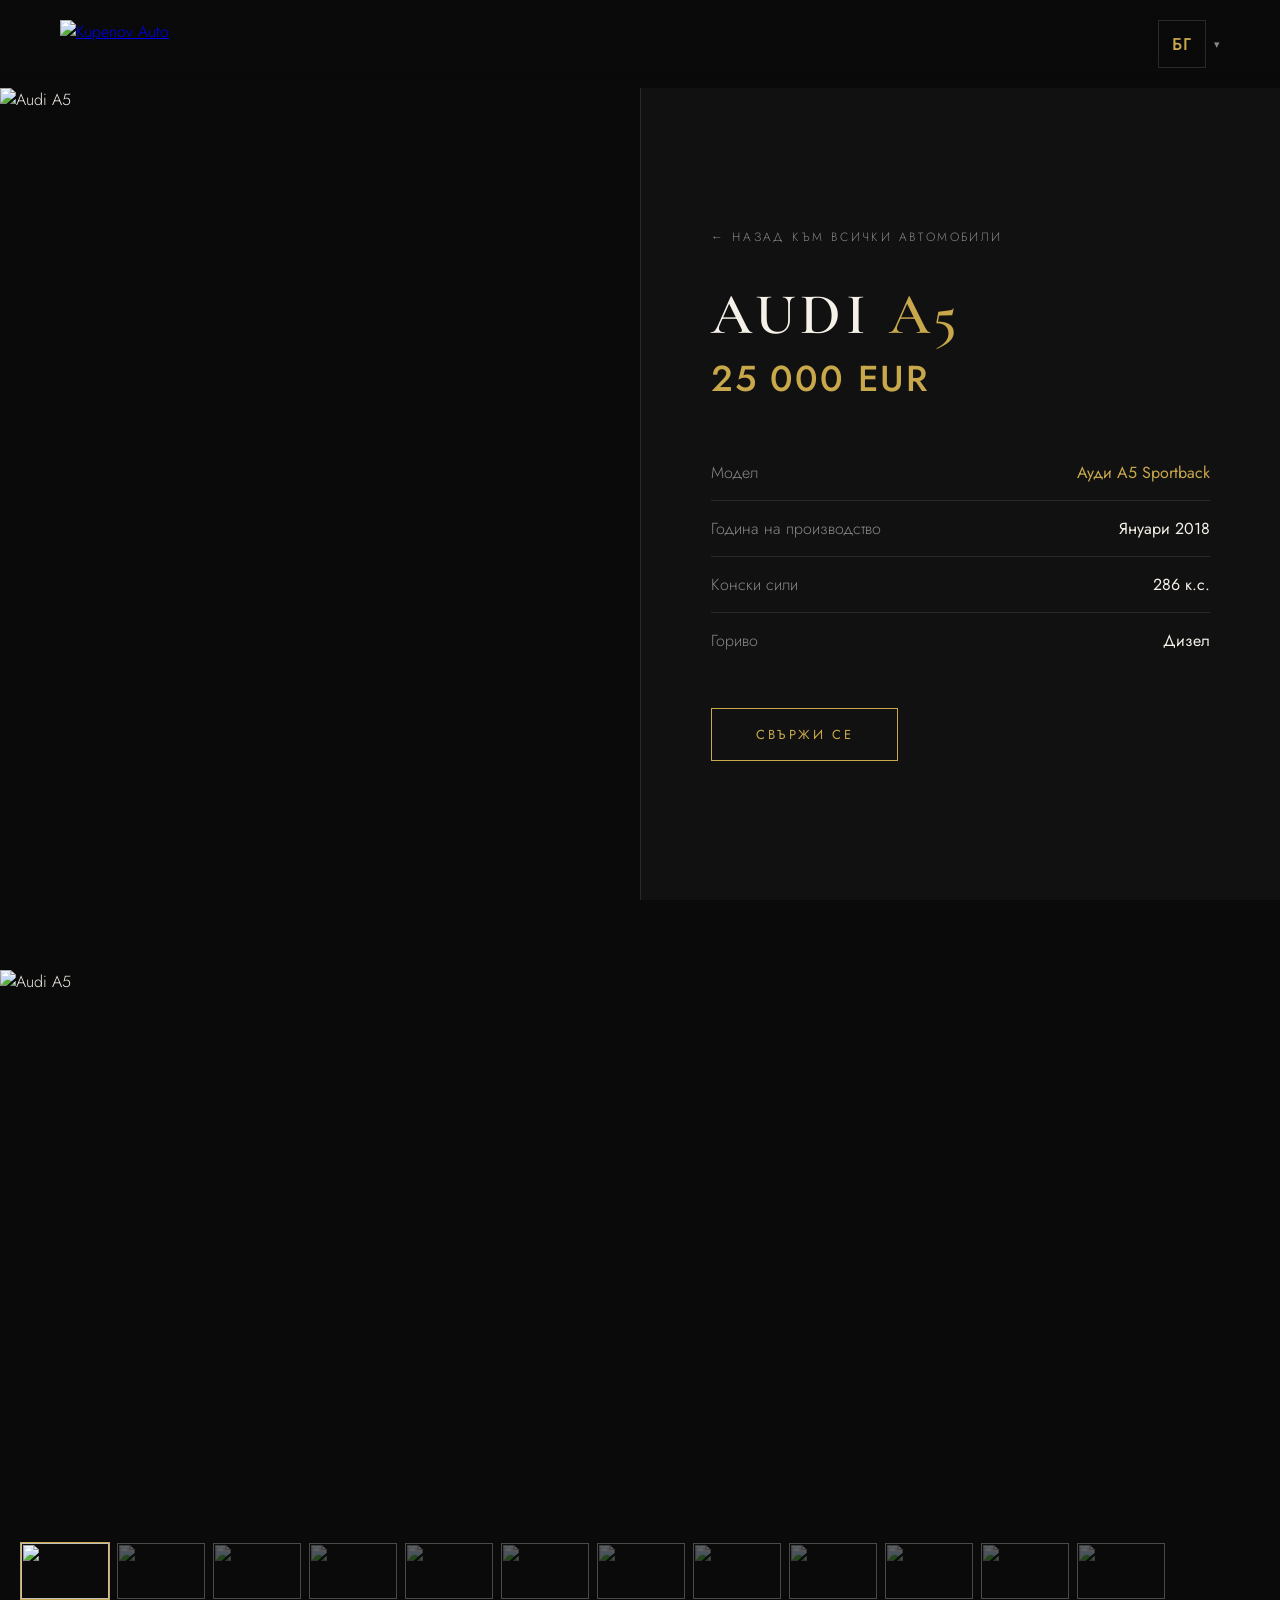
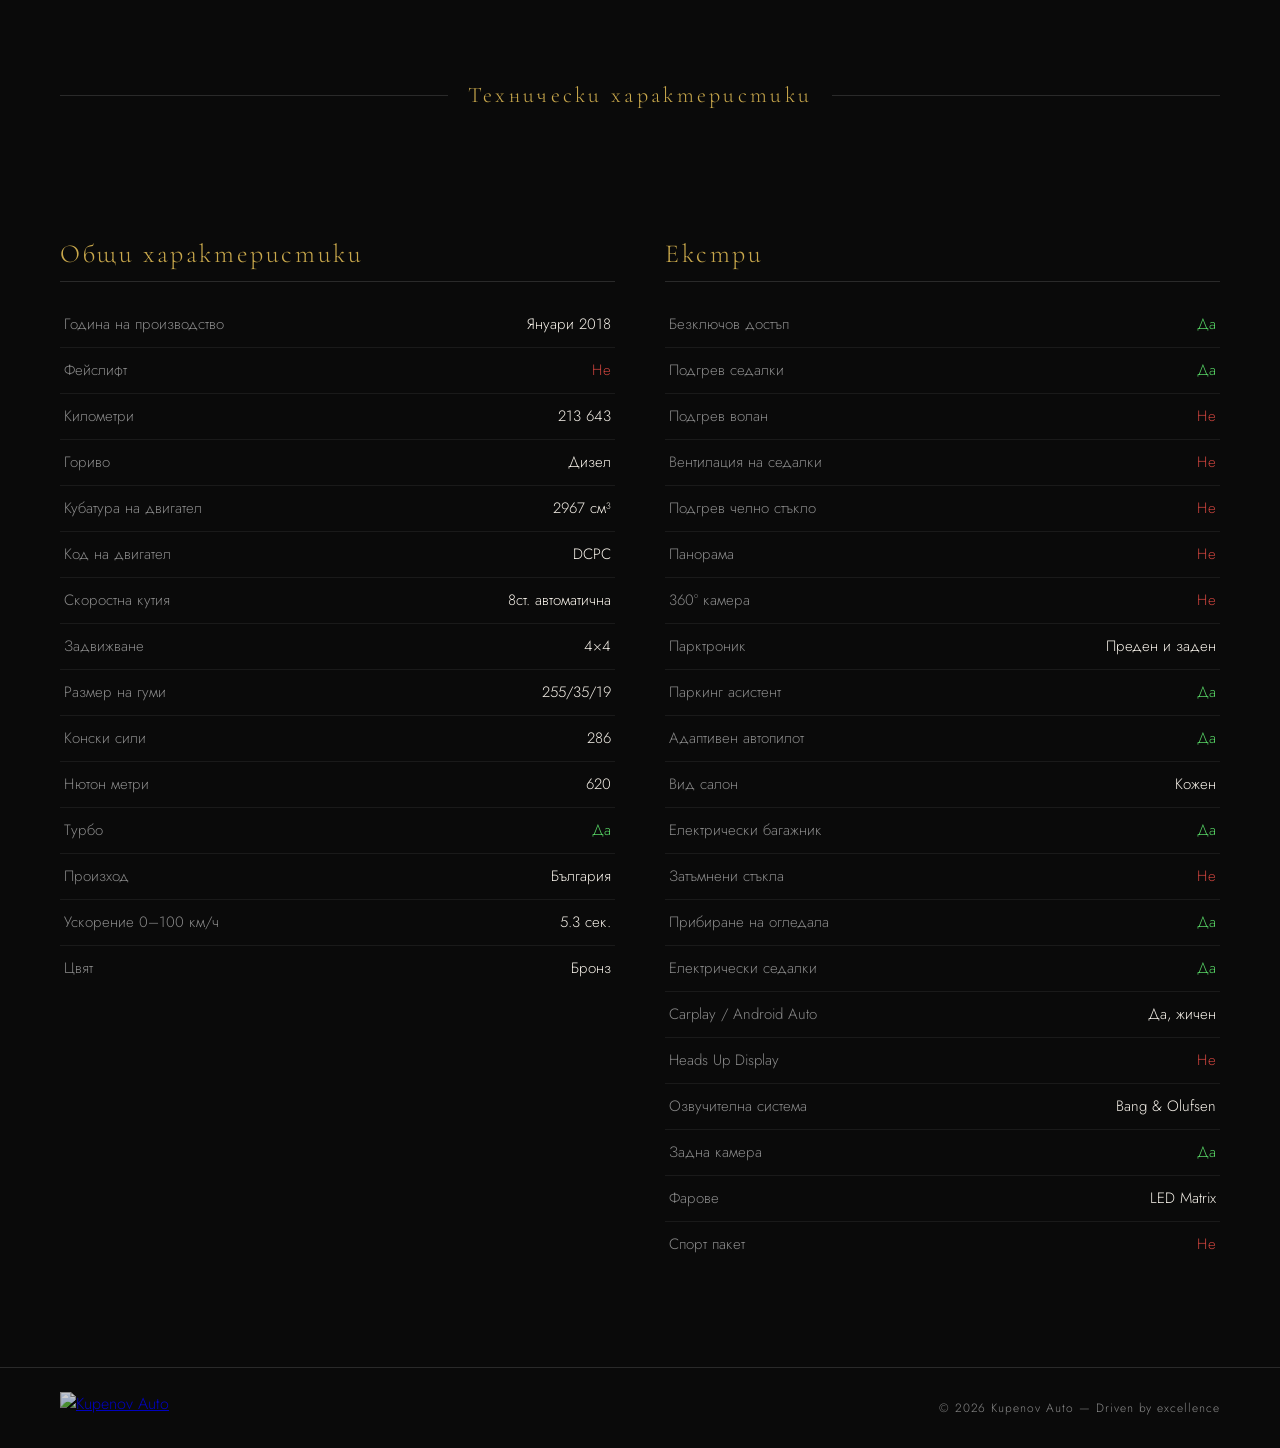
==== audi-a5.html @ 725de397 "Section nav buttons, locksmith section, new services, price updates - Home: four gold section button" ====
<!DOCTYPE html>
<html lang="bg">
<head>
  <meta charset="UTF-8">
  <meta name="viewport" content="width=device-width, initial-scale=1.0">
  <title>Audi A5 — Kupenov Auto</title>
  <link rel="icon" type="image/png" href="images/logo.png">
  <link rel="preconnect" href="https://fonts.googleapis.com">
  <link href="https://fonts.googleapis.com/css2?family=Cormorant+Garamond:wght@400;600;700&family=Jost:wght@300;400;500&display=swap" rel="stylesheet">
  <link rel="stylesheet" href="style.css">
  <style>
    /* ── HERO ── */
    .car-hero {
      display: grid;
      grid-template-columns: 1fr 1fr;
      min-height: 100vh;
      padding-top: 88px;
    }
    .car-hero-img { position: relative; overflow: hidden; }
    .car-hero-img img { width: 100%; height: 100%; object-fit: cover; display: block; }
    .car-hero-info {
      background: var(--dark);
      display: flex;
      flex-direction: column;
      justify-content: center;
      padding: 60px 70px;
      border-left: 1px solid var(--border);
    }
    .back-link {
      display: inline-flex;
      align-items: center;
      gap: 8px;
      color: var(--grey);
      text-decoration: none;
      font-size: 12px;
      letter-spacing: 0.2em;
      text-transform: uppercase;
      margin-bottom: 40px;
      transition: color 0.2s;
    }
    .back-link:hover { color: var(--gold); }
    .car-hero-info h1 {
      font-family: 'Cormorant Garamond', serif;
      font-size: 58px;
      font-weight: 600;
      letter-spacing: 0.08em;
      line-height: 1;
      margin-bottom: 8px;
    }
    .car-hero-info h1 span { color: var(--gold); }
    .car-hero-price {
      font-size: 36px;
      color: var(--gold);
      font-weight: 500;
      letter-spacing: 0.05em;
      margin-bottom: 40px;
    }

    /* Hero table */
    .hero-table { width: 100%; border-collapse: collapse; margin-bottom: 40px; }
    .hero-table tr { border-bottom: 1px solid var(--border); }
    .hero-table tr:last-child { border-bottom: none; }
    .hero-table td { padding: 16px 0; font-size: 16px; }
    .hero-table td:first-child { color: var(--grey); width: 50%; }
    .hero-table td:last-child { color: var(--white); text-align: right; font-weight: 400; }
    .hero-table .td-gold { color: var(--gold) !important; font-weight: 500; }

    /* Contact block */
    .hero-contacts { display: flex; flex-direction: column; gap: 12px; }
    .contact-row {
      display: flex;
      align-items: center;
      gap: 14px;
      padding: 16px 20px;
      border: 1px solid var(--border);
      transition: border-color 0.2s;
    }
    .contact-row:hover { border-color: var(--gold); }
    .contact-row .icon { font-size: 18px; min-width: 22px; text-align: center; }
    .contact-row a {
      color: var(--white);
      text-decoration: none;
      font-size: 15px;
      letter-spacing: 0.04em;
      transition: color 0.2s;
    }
    .contact-row a:hover { color: var(--gold); }
    /* Phone: no hover cursor on desktop */
    .phone-link { cursor: default; }
    @media (hover: none) {
      .phone-link { cursor: pointer; }
    }

    /* ── CAROUSEL ── */
    .carousel-section { padding: 70px 0 0; overflow: hidden; }
    .carousel-slide { cursor: zoom-in; }
    .carousel-track-wrap {
      position: relative;
      width: 100%;
      overflow: hidden;
      cursor: grab;
      user-select: none;
      -webkit-transform: translateZ(0);
      transform: translateZ(0);
    }
    .carousel-track-wrap:active { cursor: grabbing; }
    .carousel-track {
      display: flex;
      transition: transform 0.7s cubic-bezier(0.4, 0, 0.2, 1);
      -webkit-transition: -webkit-transform 0.7s cubic-bezier(0.4, 0, 0.2, 1);
      will-change: transform;
      -webkit-backface-visibility: hidden;
      backface-visibility: hidden;
    }
    .carousel-slide {
      min-width: 100%;
      aspect-ratio: 16/7;
      overflow: hidden;
      -webkit-backface-visibility: hidden;
      backface-visibility: hidden;
    }
    .carousel-slide img {
      width: 100%;
      height: 100%;
      object-fit: cover;
      display: block;
      -webkit-backface-visibility: hidden;
      backface-visibility: hidden;
      transform: translateZ(0);
      -webkit-transform: translateZ(0);
    }

    /* Thumbnail strip */
    .carousel-thumbs {
      display: flex;
      gap: 6px;
      padding: 12px 20px;
      overflow-x: auto;
      scrollbar-width: none;
    }
    .carousel-thumbs::-webkit-scrollbar { display: none; }
    .carousel-thumb {
      min-width: 90px;
      height: 58px;
      overflow: hidden;
      cursor: pointer;
      opacity: 0.35;
      transition: opacity 0.3s;
      border: 1px solid transparent;
      flex-shrink: 0;
      position: relative;
    }
    .carousel-thumb.active {
      opacity: 1;
      border-color: var(--gold);
    }
    .carousel-thumb img {
      width: 100%;
      height: 100%;
      object-fit: cover;
      object-position: center;
      display: block;
      pointer-events: none;
      position: absolute;
      top: 0;
      left: 0;
    }

    /* ── FULL SPECS ── */
    .specs-full-section { padding: 80px 60px 100px; }
    .specs-full-grid {
      display: grid;
      grid-template-columns: repeat(2, 1fr);
      gap: 50px;
    }
    .specs-full-title {
      font-family: 'Cormorant Garamond', serif;
      font-size: 26px;
      color: var(--gold);
      letter-spacing: 0.1em;
      margin-bottom: 20px;
      padding-bottom: 12px;
      border-bottom: 1px solid var(--border);
    }
    .specs-full-table { width: 100%; border-collapse: collapse; }
    .specs-full-table tr { border-bottom: 1px solid rgba(42,42,42,0.5); }
    .specs-full-table tr:last-child { border-bottom: none; }
    .specs-full-table td { padding: 12px 4px; font-size: 15px; line-height: 1.4; }
    .specs-full-table td:first-child { color: var(--grey); width: 55%; }
    .specs-full-table td:last-child { color: var(--white); text-align: right; }
    .val-yes { color: #56d364 !important; }
    .val-no  { color: #f85149 !important; opacity: 0.8; }

    /* ── RESPONSIVE ── */
    @media (max-width: 900px) {
      .car-hero { grid-template-columns: 1fr; min-height: auto; }
      .car-hero-img { aspect-ratio: 16/9; }
      .car-hero-info { padding: 40px 24px; }
      .car-hero-info h1 { font-size: 40px; }
      .specs-full-grid { grid-template-columns: 1fr; }
      .specs-full-section { padding: 60px 24px 80px; }
    }

    /* ── LIGHTBOX ── */
    .lightbox {
      display: none;
      position: fixed;
      inset: 0;
      background: rgba(0,0,0,0.95);
      z-index: 1000;
      align-items: center;
      justify-content: center;
    }
    .lightbox.open { display: flex; }
    .lightbox-img {
      max-width: 90vw;
      max-height: 90vh;
      object-fit: contain;
      display: block;
      user-select: none;
      pointer-events: none;
    }
    .lightbox-close {
      position: absolute;
      top: 20px; right: 28px;
      font-size: 36px;
      color: var(--white);
      cursor: pointer;
      opacity: 0.7;
      transition: opacity 0.2s;
      line-height: 1;
      z-index: 10;
    }
    .lightbox-close:hover { opacity: 1; }
    .lightbox-arrow {
      position: absolute;
      top: 50%;
      transform: translateY(-50%);
      font-size: 48px;
      color: var(--white);
      cursor: pointer;
      opacity: 0.6;
      transition: opacity 0.2s;
      padding: 20px;
      user-select: none;
      z-index: 10;
    }
    .lightbox-arrow:hover { opacity: 1; }
    .lightbox-arrow.prev { left: 10px; }
    .lightbox-arrow.next { right: 10px; }
    .lightbox-counter {
      position: absolute;
      bottom: 20px;
      left: 50%;
      transform: translateX(-50%);
      color: var(--grey);
      font-size: 13px;
      letter-spacing: 0.2em;
    }
  </style>
</head>
<body>

  <!-- NAV -->
  <nav id="navbar">
    <div class="nav-logo">
      <a href="index.html"><img src="images/logo.png" alt="Kupenov Auto"></a>
    </div>
    <div class="lang-switch" id="langSwitch">
      <button class="lang-btn" id="langBtn" aria-haspopup="true" aria-expanded="false" aria-label="Език / Language">
        <span class="lang-code" id="langCurrentCode">БГ</span>
        <span class="lang-caret" aria-hidden="true">▾</span>
      </button>
      <div class="lang-menu" id="langMenu" role="menu">
        <button class="lang-option active" data-lang="bg" role="menuitemradio" aria-label="Български"><span class="lang-code">БГ</span></button>
        <button class="lang-option" data-lang="ru" role="menuitemradio" aria-label="Русский"><span class="lang-code">РУ</span></button>
        <button class="lang-option" data-lang="en" role="menuitemradio" aria-label="English"><span class="lang-code">EN</span></button>
      </div>
    </div>
  </nav>

  <!-- HERO -->
  <section class="car-hero">
    <div class="car-hero-img">
      <img src="images/audi_a5/12.jpg" alt="Audi A5">
    </div>
    <div class="car-hero-info">
      <a href="index.html" class="back-link">← Назад към всички автомобили</a>
      <h1>AUDI <span>A5</span></h1>
      <div class="car-hero-price">25 000 EUR</div>
      <table class="hero-table">
        <tr><td>Модел</td><td class="td-gold">Ауди А5 Sportback</td></tr>
        <tr><td>Година на производство</td><td>Януари 2018</td></tr>
        <tr><td>Конски сили</td><td>286 к.с.</td></tr>
        <tr><td>Гориво</td><td>Дизел</td></tr>
      </table>
      <button class="contact-cta" onclick="openContactModal()">Свържи се</button>
      </div>
    </div>
  </section>

  <!-- CAROUSEL -->
  <section class="carousel-section">
    <div class="carousel-track-wrap" id="carouselWrap">
      <div class="carousel-track" id="carouselTrack">
        <div class="carousel-slide" onclick="openLightbox(0)"><img src="images/audi_a5/1.jpg" alt="Audi A5"></div>
        <div class="carousel-slide" onclick="openLightbox(1)"><img src="images/audi_a5/2.jpg" alt="Audi A5"></div>
        <div class="carousel-slide" onclick="openLightbox(2)"><img src="images/audi_a5/3.jpg" alt="Audi A5"></div>
        <div class="carousel-slide" onclick="openLightbox(3)"><img src="images/audi_a5/4.jpg" alt="Audi A5"></div>
        <div class="carousel-slide" onclick="openLightbox(4)"><img src="images/audi_a5/5.jpg" alt="Audi A5"></div>
        <div class="carousel-slide" onclick="openLightbox(5)"><img src="images/audi_a5/6.jpg" alt="Audi A5"></div>
        <div class="carousel-slide" onclick="openLightbox(6)"><img src="images/audi_a5/7.jpg" alt="Audi A5"></div>
        <div class="carousel-slide" onclick="openLightbox(7)"><img src="images/audi_a5/8.jpg" alt="Audi A5"></div>
        <div class="carousel-slide" onclick="openLightbox(8)"><img src="images/audi_a5/9.jpg" alt="Audi A5"></div>
        <div class="carousel-slide" onclick="openLightbox(9)"><img src="images/audi_a5/10.jpg" alt="Audi A5"></div>
        <div class="carousel-slide" onclick="openLightbox(10)"><img src="images/audi_a5/11.jpg" alt="Audi A5"></div>
        <div class="carousel-slide" onclick="openLightbox(11)"><img src="images/audi_a5/13.jpg" alt="Audi A5"></div>
      </div>
    </div>
    <div class="carousel-thumbs" id="carouselThumbs"></div>
  </section>

  <!-- DIVIDER -->
  <div class="divider"><span>Технически характеристики</span></div>

  <!-- FULL SPECS -->
  <section class="specs-full-section">
    <div class="specs-full-grid">
      <div>
        <div class="specs-full-title">Общи характеристики</div>
        <table class="specs-full-table">
          <tr><td>Година на производство</td><td>Януари 2018</td></tr>
          <tr><td>Фейслифт</td><td class="val-no">Не</td></tr>
          <tr><td>Километри</td><td>213 643</td></tr>
          <tr><td>Гориво</td><td>Дизел</td></tr>
          <tr><td>Кубатура на двигател</td><td>2967 см³</td></tr>
          <tr><td>Код на двигател</td><td>DCPC</td></tr>
          <tr><td>Скоростна кутия</td><td>8ст. автоматична</td></tr>
          <tr><td>Задвижване</td><td>4×4</td></tr>
          <tr><td>Размер на гуми</td><td>255/35/19</td></tr>
          <tr><td>Конски сили</td><td>286</td></tr>
          <tr><td>Нютон метри</td><td>620</td></tr>
          <tr><td>Турбо</td><td class="val-yes">Да</td></tr>
          <tr><td>Произход</td><td>България</td></tr>
          <tr><td>Ускорение 0–100 км/ч</td><td>5.3 сек.</td></tr>
          <tr><td>Цвят</td><td>Бронз</td></tr>
        </table>
      </div>
      <div>
        <div class="specs-full-title">Екстри</div>
        <table class="specs-full-table">
          <tr><td>Безключов достъп</td><td class="val-yes">Да</td></tr>
          <tr><td>Подгрев седалки</td><td class="val-yes">Да</td></tr>
          <tr><td>Подгрев волан</td><td class="val-no">Не</td></tr>
          <tr><td>Вентилация на седалки</td><td class="val-no">Не</td></tr>
          <tr><td>Подгрев челно стъкло</td><td class="val-no">Не</td></tr>
          <tr><td>Панорама</td><td class="val-no">Не</td></tr>
          <tr><td>360° камера</td><td class="val-no">Не</td></tr>
          <tr><td>Парктроник</td><td>Преден и заден</td></tr>
          <tr><td>Паркинг асистент</td><td class="val-yes">Да</td></tr>
          <tr><td>Адаптивен автопилот</td><td class="val-yes">Да</td></tr>
          <tr><td>Вид салон</td><td>Кожен</td></tr>
          <tr><td>Електрически багажник</td><td class="val-yes">Да</td></tr>
          <tr><td>Затъмнени стъкла</td><td class="val-no">Не</td></tr>
          <tr><td>Прибиране на огледала</td><td class="val-yes">Да</td></tr>
          <tr><td>Електрически седалки</td><td class="val-yes">Да</td></tr>
          <tr><td>Carplay / Android Auto</td><td>Да, жичен</td></tr>
          <tr><td>Heads Up Display</td><td class="val-no">Не</td></tr>
          <tr><td>Озвучителна система</td><td>Bang & Olufsen</td></tr>
          <tr><td>Задна камера</td><td class="val-yes">Да</td></tr>
          <tr><td>Фарове</td><td>LED Matrix</td></tr>
          <tr><td>Спорт пакет</td><td class="val-no">Не</td></tr>
        </table>
      </div>
    </div>
  </section>

  <!-- LIGHTBOX -->
  <div class="lightbox" id="lightbox" onclick="closeLightboxOutside(event)">
    <span class="lightbox-close" onclick="closeLightbox()">✕</span>
    <span class="lightbox-arrow prev" onclick="lightboxPrev(event)">&#8592;</span>
    <img class="lightbox-img" id="lightboxImg" src="" alt="">
    <span class="lightbox-arrow next" onclick="lightboxNext(event)">&#8594;</span>
    <div class="lightbox-counter" id="lightboxCounter"></div>
  </div>


  <!-- CONTACT MODAL -->
  <div class="service-modal-overlay" id="contactModal" onclick="if(event.target===this)closeContactModal()">
    <div class="service-modal">
      <span class="service-modal-close" onclick="closeContactModal()">✕</span>
      <h3 class="service-modal-title">Свържете се</h3>
      <div class="service-modal-rule"></div>
      <p class="service-modal-text" style="margin-bottom:26px;">За оглед, въпроси или допълнителна информация — свържете се с нас.</p>
      <div style="display:flex; flex-direction:column; gap:12px;">
        <a href="tel:+359889017810" class="contact-row" style="text-decoration:none; display:flex; align-items:center; gap:14px; padding:16px 20px; border:1px solid var(--border); transition:border-color 0.2s; cursor:pointer;" onmouseover="this.style.borderColor='var(--gold)'" onmouseout="this.style.borderColor='var(--border)'">
          <svg width="20" height="20" viewBox="0 0 24 24" fill="none" stroke="var(--gold)" stroke-width="1.5" stroke-linecap="round" stroke-linejoin="round"><path d="M22 16.92v3a2 2 0 0 1-2.18 2 19.79 19.79 0 0 1-8.63-3.07A19.5 19.5 0 0 1 4.69 12a19.79 19.79 0 0 1-3.07-8.67A2 2 0 0 1 3.6 1.27h3a2 2 0 0 1 2 1.72c.127.96.361 1.903.7 2.81a2 2 0 0 1-.45 2.11L7.91 8.91a16 16 0 0 0 6.18 6.18l.95-.95a2 2 0 0 1 2.11-.45c.907.339 1.85.573 2.81.7a2 2 0 0 1 1.72 2.03z"/></svg>
          <span style="color:var(--white); font-size:15px; letter-spacing:0.04em;">+359 88 901 7810</span>
        </a>
        <div class="contact-row" onclick="copyMail(this)" style="display:flex; align-items:center; gap:14px; padding:16px 20px; border:1px solid var(--border); transition:border-color 0.2s; cursor:pointer;" onmouseover="this.style.borderColor='var(--gold)'" onmouseout="this.style.borderColor='var(--border)'">
          <svg width="20" height="20" viewBox="0 0 24 24" fill="none" stroke="var(--gold)" stroke-width="1.5" stroke-linecap="round" stroke-linejoin="round"><rect x="2" y="4" width="20" height="16" rx="2"/><path d="m22 7-8.97 5.7a1.94 1.94 0 0 1-2.06 0L2 7"/></svg>
          <span style="color:var(--white); font-size:15px; letter-spacing:0.04em;">lachezar.kupenov@gmail.com</span>
        </div>
        <a href="https://www.instagram.com/kupenov.v?utm_source=ig_web_button_share_sheet&igsh=ZDNlZDc0MzIxNw==" target="_blank" class="contact-row" style="text-decoration:none; display:flex; align-items:center; gap:14px; padding:16px 20px; border:1px solid var(--border); transition:border-color 0.2s; cursor:pointer;" onmouseover="this.style.borderColor='var(--gold)'" onmouseout="this.style.borderColor='var(--border)'">
          <svg width="20" height="20" viewBox="0 0 24 24" fill="none" stroke="var(--gold)" stroke-width="1.5" stroke-linecap="round" stroke-linejoin="round"><rect x="2" y="2" width="20" height="20" rx="5"/><circle cx="12" cy="12" r="4"/><circle cx="17.5" cy="6.5" r="0.5" fill="var(--gold)"/></svg>
          <span style="color:var(--white); font-size:15px; letter-spacing:0.04em;">Instagram</span>
        </a>
      </div>
    </div>
  </div>

  <!-- FOOTER -->
  <footer>
    <a href="index.html"><img src="images/logo.png" alt="Kupenov Auto"></a>
    <p>© 2026 Kupenov Auto — Driven by excellence</p>
  </footer>

  <script src="script.js"></script>
  <script src="i18n.js"></script>
  <script>
    // ── Phone: disable hover/click on desktop ──
    const isTouchDevice = () => window.matchMedia('(hover: none)').matches;
    // phone handled via icon only

    // ── Carousel ──
    const track    = document.getElementById('carouselTrack');
    const thumbsEl = document.getElementById('carouselThumbs');
    const wrap     = document.getElementById('carouselWrap');
    const slides   = track.querySelectorAll('.carousel-slide');
    const imgs     = [
      '1','2','3','4','5','6','7','8','9','10','11','13'
    ];
    let current = 0;
    let autoTimer;

    // Build thumbnails
    imgs.forEach((name, i) => {
      const div = document.createElement('div');
      div.className = 'carousel-thumb' + (i === 0 ? ' active' : '');
      div.innerHTML = `<img src="images/audi_a5/${name}.jpg" alt="">`;
      div.onclick = () => { goTo(i); resetAuto(); };
      thumbsEl.appendChild(div);
    });

    function goTo(index) {
      current = index;
      track.style.transform = `translateX(-${current * 100}%)`;
      document.querySelectorAll('.carousel-thumb').forEach((d, i) => {
        d.classList.toggle('active', i === current);
      });
      // scroll active thumb into view
      const activThumb = thumbsEl.children[current];
      activThumb.scrollIntoView({ behavior: 'smooth', block: 'nearest', inline: 'center' });
    }

    function resetAuto() {
      clearInterval(autoTimer);
      autoTimer = setInterval(() => {
        if (isVisible) goTo((current + 1) % slides.length);
      }, 10000);
    }

    // Stop auto when user scrolls past carousel
    let isVisible = true;
    window.addEventListener('scroll', () => {
      const rect = wrap.getBoundingClientRect();
      isVisible = rect.top < window.innerHeight && rect.bottom > 0;
    }, { passive: true });

    resetAuto();

    // ── Swipe / drag ──
    let startX = 0, isDragging = false;

    wrap.addEventListener('mousedown', e => { startX = e.clientX; isDragging = true; });
    wrap.addEventListener('mousemove', e => { if (isDragging) e.preventDefault(); });
    wrap.addEventListener('mouseup', e => {
      if (!isDragging) return;
      isDragging = false;
      const diff = e.clientX - startX;
      if (Math.abs(diff) > 50) { goTo(diff < 0 ? Math.min(current+1, slides.length-1) : Math.max(current-1, 0)); resetAuto(); }
    });
    wrap.addEventListener('mouseleave', () => { isDragging = false; });

    wrap.addEventListener('touchstart', e => { startX = e.touches[0].clientX; }, { passive: true });
    wrap.addEventListener('touchend', e => {
      const diff = e.changedTouches[0].clientX - startX;
      if (Math.abs(diff) > 50) { goTo(diff < 0 ? Math.min(current+1, slides.length-1) : Math.max(current-1, 0)); resetAuto(); }
    });

    function copyEmailAudi(el) {
      navigator.clipboard.writeText('lachezar.kupenov@gmail.com').then(() => {
        const span = el.querySelector('.email-text');
        const orig = span.textContent;
        span.textContent = 'Копирано!';
        setTimeout(() => span.textContent = orig, 1500);
      });
    }
    function copyEmail(el) {
      navigator.clipboard.writeText('lachezar.kupenov@gmail.com').then(() => {
        const orig = el.textContent;
        el.textContent = 'Копирано!';
        setTimeout(() => el.textContent = orig, 1500);
      });
    }
  </script>
  <script>

    // ── Lightbox ──
    const lbImgs = [
      '1','2','3','4','5','6','7','8','9','10','11','13'
    ];
    let lbIndex = 0;

    function openLightbox(i) {
      lbIndex = i;
      isVisible = false; // pause carousel
      updateLightbox();
      document.getElementById('lightbox').classList.add('open');
      document.body.style.overflow = 'hidden';
    }
    function closeLightbox() {
      document.getElementById('lightbox').classList.remove('open');
      document.body.style.overflow = '';
      isVisible = true;
    }
    function closeLightboxOutside(e) {
      if (e.target === document.getElementById('lightbox')) closeLightbox();
    }
    function lightboxPrev(e) {
      e.stopPropagation();
      lbIndex = (lbIndex - 1 + lbImgs.length) % lbImgs.length;
      updateLightbox();
    }
    function lightboxNext(e) {
      e.stopPropagation();
      lbIndex = (lbIndex + 1) % lbImgs.length;
      updateLightbox();
    }
    function updateLightbox() {
      document.getElementById('lightboxImg').src = 'images/audi_a5/' + lbImgs[lbIndex] + '.jpg';
      document.getElementById('lightboxCounter').textContent = (lbIndex + 1) + ' / ' + lbImgs.length;
    }
    // Keyboard arrows
    document.addEventListener('keydown', e => {
      if (!document.getElementById('lightbox').classList.contains('open')) return;
      if (e.key === 'ArrowLeft') lightboxPrev(e);
      if (e.key === 'ArrowRight') lightboxNext(e);
      if (e.key === 'Escape') closeLightbox();
    });

    function openContactModal() { document.getElementById('contactModal').classList.add('open'); document.body.style.overflow = 'hidden'; }
    function closeContactModal() { document.getElementById('contactModal').classList.remove('open'); document.body.style.overflow = ''; }
    document.addEventListener('keydown', e => { if (e.key === 'Escape') closeContactModal(); });

    function copyMail(el) {
      navigator.clipboard.writeText('lachezar.kupenov@gmail.com').then(() => {
        const span = el.querySelector('span:last-child');
        const orig = span.textContent;
        span.textContent = '✓ Копирано!';
        el.style.borderColor = 'var(--gold)';
        setTimeout(() => { span.textContent = orig; el.style.borderColor = ''; }, 2000);
      });
    }
  </script>
</body>
</html>
---- style.css ----
:root {
  --black: #0a0a0a;
  --dark: #111111;
  --card: #161616;
  --border: #2a2a2a;
  --gold: #c9a84c;
  --gold-light: #e2c97e;
  --white: #f5f0e8;
  --grey: #888;
}

* { margin: 0; padding: 0; box-sizing: border-box; }
html { scroll-behavior: smooth; }
body {
  background: var(--black);
  color: var(--white);
  font-family: 'Jost', sans-serif;
  font-weight: 300;
}

/* ── NAV ── */
nav {
  position: fixed;
  top: 0; left: 0; right: 0;
  z-index: 100;
  display: flex;
  align-items: center;
  justify-content: space-between;
  padding: 20px 60px;
  background: linear-gradient(to bottom, rgba(10,10,10,0.95), transparent);
  transition: background 0.3s;
}
nav.scrolled {
  background: rgba(10,10,10,0.97);
  border-bottom: 1px solid var(--border);
}
.nav-logo { cursor: pointer; }
.nav-logo img { height: 48px; object-fit: contain; display: block; }
.nav-contact {
  display: flex;
  flex-direction: column;
  align-items: flex-end;
  gap: 2px;
}
.nav-contact a {
  color: var(--white);
  text-decoration: none;
  font-size: 13px;
  letter-spacing: 0.05em;
  opacity: 0.8;
  transition: opacity 0.2s, color 0.2s;
}
.nav-contact a:hover { opacity: 1; color: var(--gold); }

/* ── LANGUAGE SWITCH ── */
.lang-switch { position: relative; }
.lang-btn {
  display: inline-flex;
  align-items: center;
  gap: 8px;
  background: none;
  border: none;
  padding: 0;
  cursor: pointer;
}
.lang-code {
  display: flex;
  align-items: center;
  justify-content: center;
  width: 48px;
  height: 48px;
  font-family: 'Jost', sans-serif;
  font-size: 17px;
  font-weight: 500;
  letter-spacing: 0.06em;
  color: var(--gold);
  border: 1px solid var(--border);
  transition: border-color 0.2s, opacity 0.2s;
  flex-shrink: 0;
}
.lang-btn:hover .lang-code,
.lang-switch.open .lang-code { border-color: var(--gold); }
.lang-caret {
  color: var(--grey);
  font-size: 11px;
  transition: transform 0.25s, color 0.2s;
}
.lang-btn:hover .lang-caret,
.lang-switch.open .lang-caret { color: var(--gold); }
.lang-switch.open .lang-caret { transform: rotate(180deg); }
.lang-menu {
  position: absolute;
  top: calc(100% + 12px);
  right: 0;
  background: #141414;
  border: 1px solid var(--gold);
  display: none;
  flex-direction: column;
  align-items: center;
  gap: 10px;
  padding: 12px;
  z-index: 120;
  animation: modalIn 0.2s ease;
}
.lang-switch.open .lang-menu { display: flex; }
.lang-option { background: none; border: none; padding: 0; cursor: pointer; line-height: 0; }
.lang-option .lang-code { opacity: 0.55; }
.lang-option:hover .lang-code,
.lang-option.active .lang-code { opacity: 1; border-color: var(--gold); }

/* ── HERO ── */
.hero {
  height: 100vh;
  display: flex;
  flex-direction: column;
  align-items: center;
  justify-content: center;
  text-align: center;
  position: relative;
  overflow: hidden;
  cursor: pointer;
}
.hero::before {
  content: '';
  position: absolute;
  inset: 0;
  background: radial-gradient(ellipse at 50% 60%, rgba(201,168,76,0.08) 0%, transparent 70%);
}
.hero-line {
  width: 1px;
  height: 80px;
  background: linear-gradient(to bottom, transparent, var(--gold));
  margin: 0 auto 40px;
  animation: fadeDown 1.2s ease forwards;
}
.hero img.hero-logo {
  height: 90px;
  object-fit: contain;
  margin-bottom: 28px;
  animation: fadeUp 1s ease 0.2s both;
}
.hero h1 {
  font-family: 'Cormorant Garamond', serif;
  font-size: clamp(42px, 7vw, 82px);
  font-weight: 600;
  letter-spacing: 0.12em;
  line-height: 1;
  animation: fadeUp 1s ease 0.4s both;
}
.hero h1 span { color: var(--gold); }
.hero p {
  margin-top: 16px;
  font-size: 13px;
  letter-spacing: 0.35em;
  text-transform: uppercase;
  color: var(--grey);
  animation: fadeUp 1s ease 0.6s both;
}
.hero-scroll {
  position: absolute;
  bottom: 40px;
  left: 0;
  right: 0;
  margin: 0 auto;
  width: max-content;
  transform: none;
  display: flex;
  flex-direction: column;
  align-items: center;
  text-align: center;
  gap: 8px;
  color: var(--grey);
  font-size: 11px;
  letter-spacing: 0.3em;
  text-transform: uppercase;
  animation: fadeUp 1s ease 1s both;
}
.hero-scroll::after {
  content: '';
  display: block;
  width: 1px;
  height: 40px;
  background: linear-gradient(to bottom, var(--grey), transparent);
  animation: scrollLine 1.5s ease-in-out infinite;
}

/* ── SECTION NAV ── */
.section-nav {
  display: grid;
  grid-template-columns: repeat(4, 1fr);
  gap: 14px;
  padding: 0 60px;
  scroll-margin-top: 110px;
}
.section-nav-btn {
  position: relative;
  overflow: hidden;
  display: flex;
  flex-direction: column;
  align-items: center;
  justify-content: center;
  gap: 18px;
  padding: 36px 18px;
  background: #141414;
  border: 1px solid var(--gold);
  color: var(--gold);
  text-decoration: none;
  text-align: center;
  transition: transform 0.25s, background 0.25s, box-shadow 0.3s;
}
.section-nav-btn::before {
  content: '';
  position: absolute;
  inset: 0;
  background: radial-gradient(circle at 0 0, rgba(201,168,76,0.2) 0%, transparent 55%);
  opacity: 0;
  transition: opacity 0.3s;
  pointer-events: none;
}
/* hover only where a real pointer exists, so it does not stick after a tap on phones */
@media (hover: hover) {
  .section-nav-btn:hover {
    transform: translateY(-4px);
    background: #181818;
    box-shadow: -8px -8px 24px -12px rgba(201,168,76,0.12);
  }
  .section-nav-btn:hover::before { opacity: 1; }
}
.section-nav-btn { -webkit-tap-highlight-color: transparent; }
.section-nav-icon { position: relative; }
.section-nav-icon img { height: 84px; width: auto; max-width: 100%; display: block; }
.section-nav-title {
  position: relative;
  font-family: 'Cormorant Garamond', serif;
  font-size: 20px;
  font-weight: 600;
  letter-spacing: 0.04em;
  line-height: 1.3;
}
.divider[id], .contact-section[id] { scroll-margin-top: 110px; }

/* ── LOCKSMITH ── */
.locksmith-section { padding: 0 60px 100px; }
.locksmith-card {
  padding: 16px 40px;
  display: flex;
  align-items: center;
  justify-content: center;
  gap: 72px;
}
.locksmith-icon img { height: 150px; width: auto; display: block; }
.locksmith-actions { display: flex; flex-direction: column; gap: 14px; }
.locksmith-actions .contact-cta { align-self: stretch; min-width: 300px; text-align: center; padding: 16px 28px; }

/* ── DIVIDER ── */
.divider {
  display: flex;
  align-items: center;
  gap: 20px;
  padding: 0 60px;
  margin: 70px 0 50px;
}
.divider::before, .divider::after {
  content: '';
  flex: 1;
  height: 1px;
  background: var(--border);
}
.divider span {
  font-family: 'Cormorant Garamond', serif;
  font-size: 22px;
  color: var(--gold);
  letter-spacing: 0.15em;
  text-align: center;
}

/* ── CARS ── */
.cars-section { padding: 0 60px 100px; }
.cars-grid {
  display: grid;
  grid-template-columns: repeat(auto-fill, minmax(380px, 1fr));
  gap: 24px;
}

/* ── CAR CARD ── */
.car-card {
  background: var(--card);
  border: 1px solid var(--border);
  overflow: hidden;
  cursor: pointer;
  transition: border-color 0.3s, transform 0.3s;
}
.car-card:hover {
  border-color: var(--gold);
  transform: translateY(-4px);
}
.car-img-wrap {
  position: relative;
  overflow: hidden;
  aspect-ratio: 16/10;
}
.car-img-wrap img {
  width: 100%;
  height: 100%;
  object-fit: cover;
  transition: transform 0.6s ease;
  display: block;
}
.car-card:hover .car-img-wrap img { transform: scale(1.04); }
.car-img-wrap::after {
  content: '';
  position: absolute;
  inset: 0;
  background: linear-gradient(to top, rgba(10,10,10,0.6) 0%, transparent 50%);
}
.car-badge {
  position: absolute;
  top: 16px; right: 16px;
  background: var(--gold);
  color: var(--black);
  font-size: 11px;
  font-weight: 500;
  letter-spacing: 0.12em;
  text-transform: uppercase;
  padding: 4px 12px;
  z-index: 2;
}
.car-info {
  padding: 24px 28px 28px;
  display: flex;
  justify-content: space-between;
  align-items: flex-start;
  gap: 12px;
}
.car-info-main { min-width: 0; }
.car-info h2 {
  font-family: 'Cormorant Garamond', serif;
  font-size: 28px;
  font-weight: 600;
  letter-spacing: 0.05em;
  margin-bottom: 6px;
}
.car-price {
  font-size: 22px;
  color: var(--gold);
  font-weight: 500;
  letter-spacing: 0.05em;
}
.car-tags {
  display: flex;
  flex-direction: column;
  align-items: flex-end;
  gap: 8px;
  flex-shrink: 0;
}
.tag-available {
  background: var(--gold);
  color: var(--black);
  border: 1px solid var(--gold);
  font-size: 11px;
  font-weight: 500;
  letter-spacing: 0.12em;
  text-transform: uppercase;
  width: 104px;
  padding: 4px 0;
  text-align: center;
  white-space: nowrap;
}
.tag-class {
  background: transparent;
  border: 1px solid var(--gold);
  color: var(--gold);
  font-size: 11px;
  letter-spacing: 0.12em;
  text-transform: uppercase;
  width: 104px;
  padding: 4px 0;
  text-align: center;
  white-space: nowrap;
}

/* ── CAR FILTER ── */
.car-filter {
  display: flex;
  justify-content: flex-end;
  flex-wrap: wrap;
  gap: 12px;
  padding: 0 60px;
  margin-bottom: 44px;
}
.filter-dropdown { position: relative; }
.filter-dropdown-btn {
  display: inline-flex;
  align-items: center;
  gap: 10px;
  min-width: 210px;
  background: none;
  border: 1px solid var(--border);
  color: var(--white);
  font-family: 'Jost', sans-serif;
  font-size: 12px;
  letter-spacing: 0.12em;
  text-transform: uppercase;
  padding: 13px 20px;
  cursor: pointer;
  transition: border-color 0.2s, color 0.2s;
}
.filter-dropdown-btn:hover,
.filter-dropdown.open .filter-dropdown-btn { border-color: var(--gold); color: var(--gold); }
.filter-btn-pre { color: var(--grey); }
#filterBtnLabel, #sortBtnLabel {
  color: var(--gold);
  flex: 1;
  text-align: left;
  overflow: hidden;
  text-overflow: ellipsis;
  white-space: nowrap;
}
.filter-caret { font-size: 10px; transition: transform 0.25s; }
.filter-dropdown.open .filter-caret { transform: rotate(180deg); }
.filter-menu {
  position: absolute;
  top: calc(100% + 6px);
  left: 0; right: 0;
  background: #141414;
  border: 1px solid var(--gold);
  display: none;
  flex-direction: column;
  z-index: 50;
  animation: modalIn 0.2s ease;
}
.filter-dropdown.open .filter-menu { display: flex; }
.filter-option {
  display: flex;
  align-items: center;
  gap: 10px;
  background: none;
  border: none;
  border-bottom: 1px solid var(--border);
  color: var(--white);
  font-family: 'Jost', sans-serif;
  font-size: 12px;
  letter-spacing: 0.15em;
  text-align: center;
  text-transform: uppercase;
  padding: 13px 18px;
  cursor: pointer;
  text-align: left;
  transition: background 0.2s, color 0.2s;
}
.filter-option:last-child { border-bottom: none; }
.filter-option:hover { background: #1c1c1c; color: var(--gold); }
.filter-option::before {
  content: '';
  width: 15px; height: 15px;
  border: 1px solid var(--border);
  display: inline-flex;
  align-items: center;
  justify-content: center;
  font-size: 11px;
  line-height: 1;
  flex-shrink: 0;
  transition: border-color 0.2s;
}
.filter-option.active { color: var(--gold); }
.filter-option.active::before { content: '✓'; border-color: var(--gold); color: var(--gold); }
.filter-menu--single .filter-option { justify-content: space-between; }
.filter-menu--single .filter-option::before { display: none; }
.filter-menu--single .filter-option.active::after { content: '✓'; color: var(--gold); }
.car-card.hidden { display: none; }

/* ── SPECS TABLE ── */
.table-toggle {
  background: none;
  border: 1px solid var(--border);
  color: var(--white);
  font-family: 'Jost', sans-serif;
  font-size: 12px;
  letter-spacing: 0.2em;
  text-transform: uppercase;
  padding: 10px 20px;
  cursor: pointer;
  transition: border-color 0.2s, color 0.2s, background 0.2s;
  width: 100%;
}
.table-toggle:hover { border-color: var(--gold); color: var(--gold); }
.table-toggle.open {
  background: rgba(201,168,76,0.08);
  border-color: var(--gold);
  color: var(--gold);
}
.specs-wrapper { display: none; margin-top: 20px; }
.specs-wrapper.open { display: block; }
.specs-section { margin-bottom: 16px; }
.specs-section-title {
  font-size: 10px;
  letter-spacing: 0.3em;
  text-transform: uppercase;
  color: var(--gold);
  margin-bottom: 8px;
  padding-bottom: 6px;
  border-bottom: 1px solid var(--border);
}
.specs-table { width: 100%; border-collapse: collapse; }
.specs-table tr { border-bottom: 1px solid rgba(42,42,42,0.6); }
.specs-table tr:last-child { border-bottom: none; }
.specs-table td { padding: 7px 4px; font-size: 13px; color: var(--grey); }
.specs-table td:first-child { color: var(--white); opacity: 0.85; width: 55%; }
.specs-table td:last-child { text-align: right; color: var(--white); }

/* ── CONTACT ── */
.contact-section {
  border-top: 1px solid var(--border);
  padding: 80px 60px;
  display: grid;
  grid-template-columns: 1fr 1fr;
  gap: 60px;
  align-items: center;
}
.contact-left h2 {
  font-family: 'Cormorant Garamond', serif;
  font-size: 48px;
  font-weight: 600;
  line-height: 1.1;
  margin-bottom: 16px;
}
.contact-left h2 span { color: var(--gold); }
.contact-left p { color: var(--grey); font-size: 14px; line-height: 1.7; max-width: 380px; }
.contact-right { display: flex; flex-direction: column; gap: 20px; }
.contact-item {
  display: flex;
  align-items: center;
  gap: 16px;
  padding: 20px 24px;
  border: 1px solid var(--border);
  transition: border-color 0.2s;
}
.contact-item:hover { border-color: var(--gold); }
.contact-icon { font-size: 20px; min-width: 24px; text-align: center; }
.contact-item a {
  color: var(--white);
  text-decoration: none;
  font-size: 14px;
  letter-spacing: 0.05em;
  transition: color 0.2s;
}
.contact-item a:hover { color: var(--gold); }

/* ── FOOTER ── */
footer {
  border-top: 1px solid var(--border);
  padding: 24px 60px;
  display: flex;
  align-items: center;
  justify-content: space-between;
}
footer img { height: 32px; opacity: 0.8; display: block; transition: opacity 0.2s; }
footer a { display: inline-flex; cursor: pointer; }
footer a:hover img { opacity: 1; }
footer p { font-size: 12px; color: var(--grey); letter-spacing: 0.08em; }

/* ── SERVICES ── */
.services-section { padding: 0 60px 100px; }
.services-grid {
  display: grid;
  grid-template-columns: repeat(4, 1fr);
  gap: 14px;
}
.service-btn {
  background: #141414;
  border: 1px solid var(--border);
  padding: 28px 22px;
  display: flex;
  flex-direction: row;
  align-items: center;
  gap: 18px;
  cursor: pointer;
  text-align: left;
  font-family: 'Jost', sans-serif;
  transition: border-color 0.25s, transform 0.25s, background 0.25s;
}
.service-btn:hover {
  border-color: var(--gold);
  transform: translateY(-4px);
  background: #181818;
}
.service-icon svg { width: 42px; height: 42px; }
.service-icon { flex-shrink: 0; width: 84px; height: 56px; }
.service-icon img { width: 100%; height: 100%; object-fit: contain; display: block; }
.service-title {
  font-family: 'Cormorant Garamond', serif;
  font-size: 18px;
  font-weight: 600;
  letter-spacing: 0.04em;
  line-height: 1.3;
  color: var(--white);
}

/* ── CONTACT CTA BUTTON ── */
.contact-cta {
  align-self: flex-start;
  background: transparent;
  color: var(--gold);
  font-family: 'Jost', sans-serif;
  font-size: 13px;
  letter-spacing: 0.2em;
  text-transform: uppercase;
  padding: 16px 44px;
  cursor: pointer;
  text-decoration: none;
  border: 1px solid var(--gold);
  transition: background 0.2s, color 0.2s;
}
.contact-cta:hover { background: var(--gold); color: var(--black); }

/* ── SERVICE MODAL ── */
.service-modal-overlay {
  position: fixed;
  inset: 0;
  z-index: 200;
  background: rgba(0,0,0,0.8);
  display: none;
  align-items: center;
  justify-content: center;
  padding: 24px;
}
.service-modal-overlay.open { display: flex; }
.service-modal {
  background: #141414;
  border: 1px solid var(--gold);
  max-width: 480px;
  width: 100%;
  padding: 44px 40px;
  position: relative;
  animation: modalIn 0.3s ease;
}
@keyframes modalIn {
  from { opacity: 0; transform: translateY(20px); }
  to   { opacity: 1; transform: translateY(0); }
}
.service-modal-close {
  position: absolute;
  top: 18px; right: 22px;
  color: var(--grey);
  font-size: 22px;
  line-height: 1;
  cursor: pointer;
  transition: color 0.2s;
}
.service-modal-close:hover { color: var(--gold); }
.service-modal-icon { margin-bottom: 20px; }
.service-modal-icon svg { width: 48px; height: 48px; }
.service-modal-icon img { width: 60px; height: 60px; object-fit: contain; }
.service-modal-title {
  font-family: 'Cormorant Garamond', serif;
  font-size: 28px;
  font-weight: 600;
  letter-spacing: 0.04em;
  color: var(--gold);
  line-height: 1.2;
  margin-bottom: 14px;
}
.service-modal-rule {
  width: 50px; height: 2px;
  background: var(--gold);
  margin-bottom: 20px;
}
.service-modal-text {
  font-size: 14px;
  color: #aaa;
  line-height: 1.85;
  white-space: pre-line;
}

/* ── MERCH ── */
.merch-section { padding: 0 60px 100px; }
.merch-grid {
  display: grid;
  grid-template-columns: 1fr 1fr;
  gap: 48px;
  align-items: start;
}
.merch-main {
  aspect-ratio: 1;
  border: 1px solid var(--border);
  overflow: hidden;
  background: #141414;
}
.merch-main img { width: 100%; height: 100%; object-fit: cover; display: block; }
.merch-thumbs {
  display: grid;
  grid-template-columns: repeat(3, 1fr);
  gap: 10px;
  margin-top: 10px;
}
.merch-thumb {
  position: relative;
  aspect-ratio: 1;
  border: 1px solid var(--border);
  overflow: hidden;
  cursor: pointer;
  transition: border-color 0.2s;
}
.merch-thumb img {
  position: absolute;
  top: 0; left: 0;
  width: 100%; height: 100%;
  object-fit: cover;
  display: block;
}
.merch-thumb.active, .merch-thumb:hover { border-color: var(--gold); }
.merch-info { display: flex; flex-direction: column; gap: 16px; }
.merch-badge {
  display: inline-block;
  align-self: flex-start;
  background: rgba(201,168,76,0.12);
  border: 1px solid rgba(201,168,76,0.3);
  color: var(--gold);
  font-size: 10px;
  letter-spacing: 0.2em;
  text-transform: uppercase;
  padding: 4px 12px;
}
.merch-name {
  font-family: 'Cormorant Garamond', serif;
  font-size: 32px;
  font-weight: 600;
  letter-spacing: 0.04em;
  line-height: 1.2;
}
.merch-name span { color: var(--gold); }
.merch-desc { font-size: 14px; color: var(--grey); line-height: 1.8; }
.merch-specs { border-top: 1px solid var(--border); padding-top: 16px; }
.merch-specs-title {
  font-size: 10px;
  letter-spacing: 0.25em;
  text-transform: uppercase;
  color: var(--gold);
  margin-bottom: 8px;
}
.merch-cta {
  align-self: flex-start;
  margin-top: 4px;
  background: none;
  border: 1px solid var(--gold);
  color: var(--gold);
  font-family: 'Jost', sans-serif;
  font-size: 12px;
  letter-spacing: 0.2em;
  text-transform: uppercase;
  padding: 14px 32px;
  cursor: pointer;
  text-decoration: none;
  transition: background 0.2s, color 0.2s;
}
.merch-cta:hover { background: var(--gold); color: var(--black); }

/* ── ANIMATIONS ── */
@keyframes fadeUp {
  from { opacity: 0; transform: translateY(24px); }
  to   { opacity: 1; transform: translateY(0); }
}
@keyframes fadeDown {
  from { opacity: 0; height: 0; }
  to   { opacity: 1; height: 80px; }
}
@keyframes scrollLine {
  0%, 100% { opacity: 0.3; transform: scaleY(0.6); }
  50% { opacity: 1; transform: scaleY(1); }
}

/* ── RESPONSIVE ── */
@media (max-width: 1100px) {
  .services-grid { grid-template-columns: repeat(2, 1fr); }
}
@media (max-width: 768px) {
  nav { padding: 16px 24px; }
  .divider { padding: 0 16px; gap: 12px; }
  .divider::before, .divider::after { min-width: 22px; }
  .divider span { font-size: 20px; letter-spacing: 0.1em; }
  .section-nav { grid-template-columns: repeat(2, 1fr); gap: 10px; padding: 0 16px; }
  .section-nav-btn { padding: 28px 12px; gap: 14px; }
  .section-nav-icon img { height: 64px; }
  .section-nav-title { font-size: 17px; }
  .locksmith-section { padding: 0 16px 80px; }
  .car-filter { padding: 0 16px; }
  .filter-dropdown { width: 100%; }
  .filter-dropdown-btn { width: 100%; min-width: 0; }
  .cars-section { padding: 0 16px 80px; }
  .cars-grid { grid-template-columns: 1fr; }
  .services-section { padding: 0 16px 80px; }
  .services-grid { grid-template-columns: 1fr; gap: 10px; }
  .service-btn { padding: 22px 18px; gap: 16px; }
  .locksmith-card { flex-direction: column; gap: 32px; padding: 0 20px; }
  .locksmith-icon img { height: 120px; }
  .locksmith-actions { width: 100%; }
  .locksmith-actions .contact-cta { min-width: 0; }
  .service-title { font-size: 16px; }
  .merch-section { padding: 0 16px 80px; }
  .merch-grid { grid-template-columns: 1fr; gap: 28px; }
  .service-modal { padding: 36px 26px; }
  .service-modal-title { font-size: 24px; }
  .contact-section { grid-template-columns: 1fr; padding: 60px 24px; gap: 40px; }
  footer { padding: 20px 24px; flex-direction: column; gap: 12px; text-align: center; }
}
@media (max-width: 460px) {
  .services-grid { grid-template-columns: 1fr; }
}
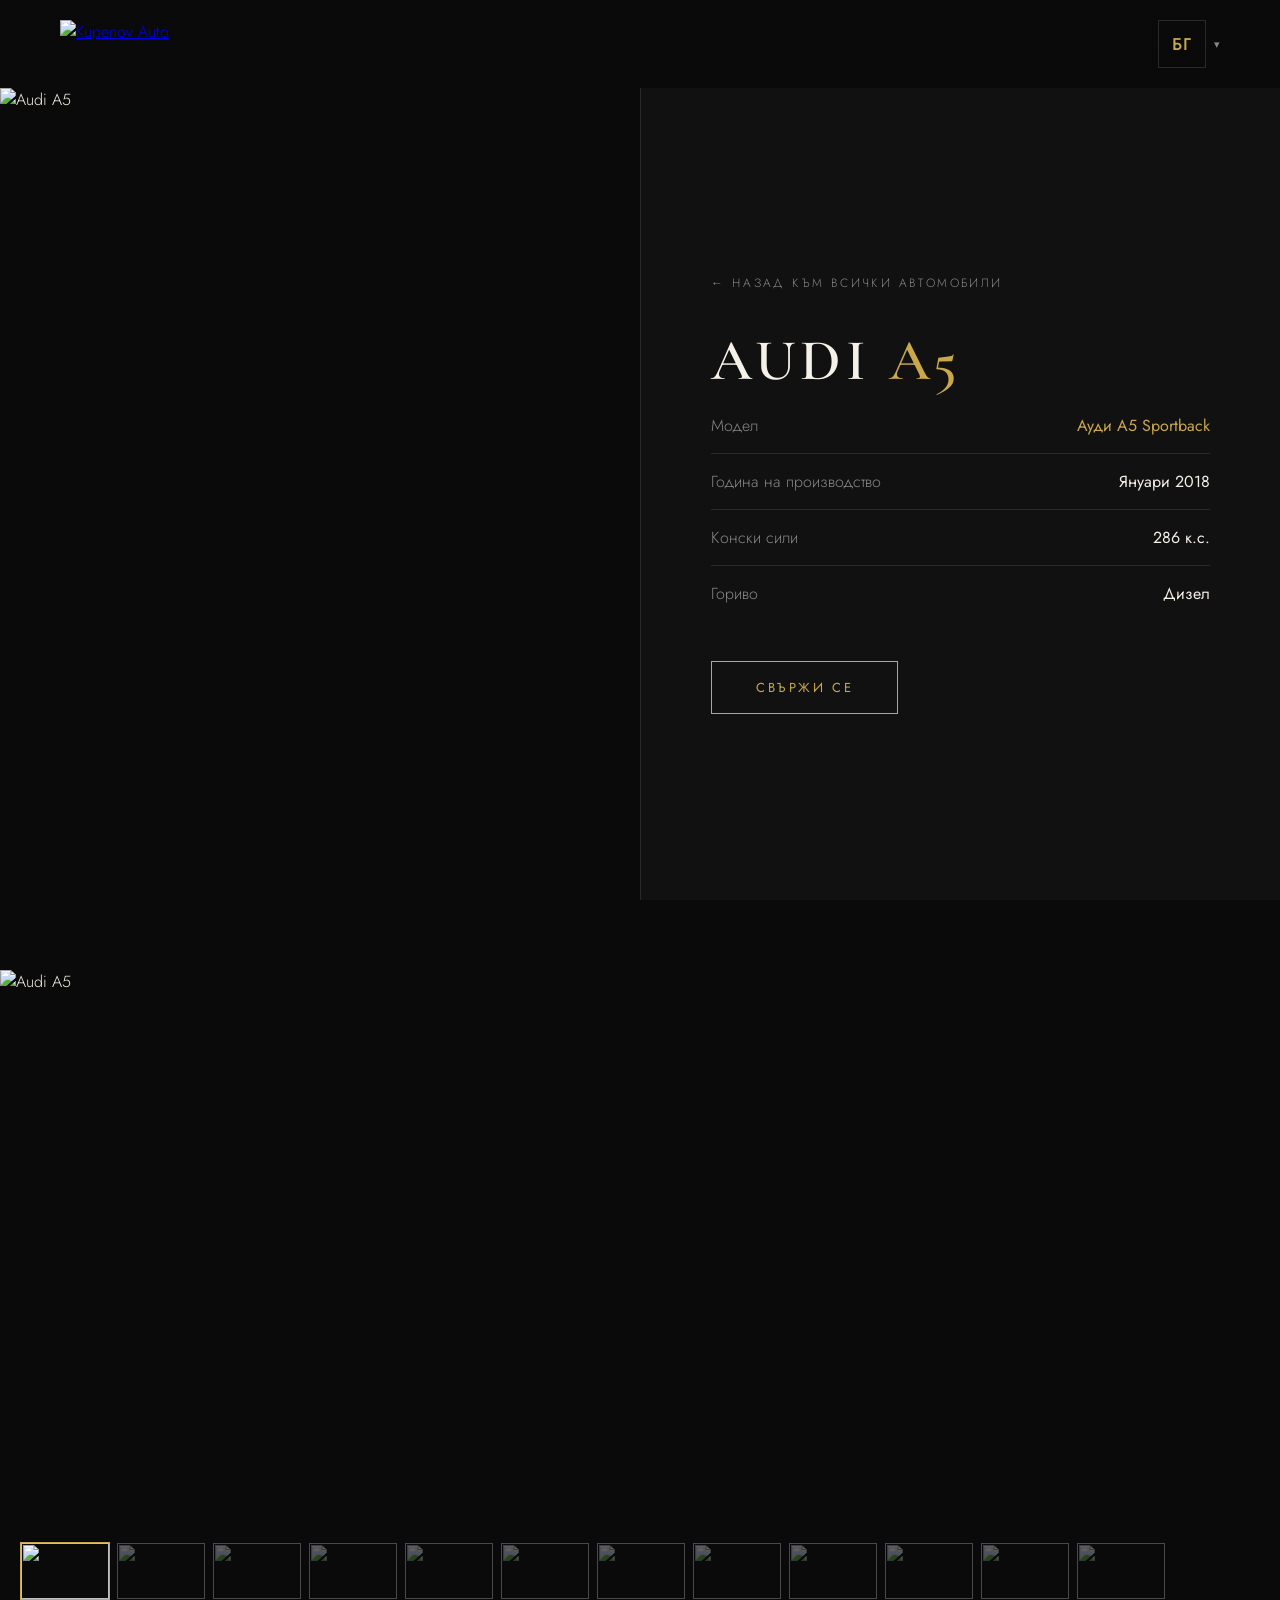
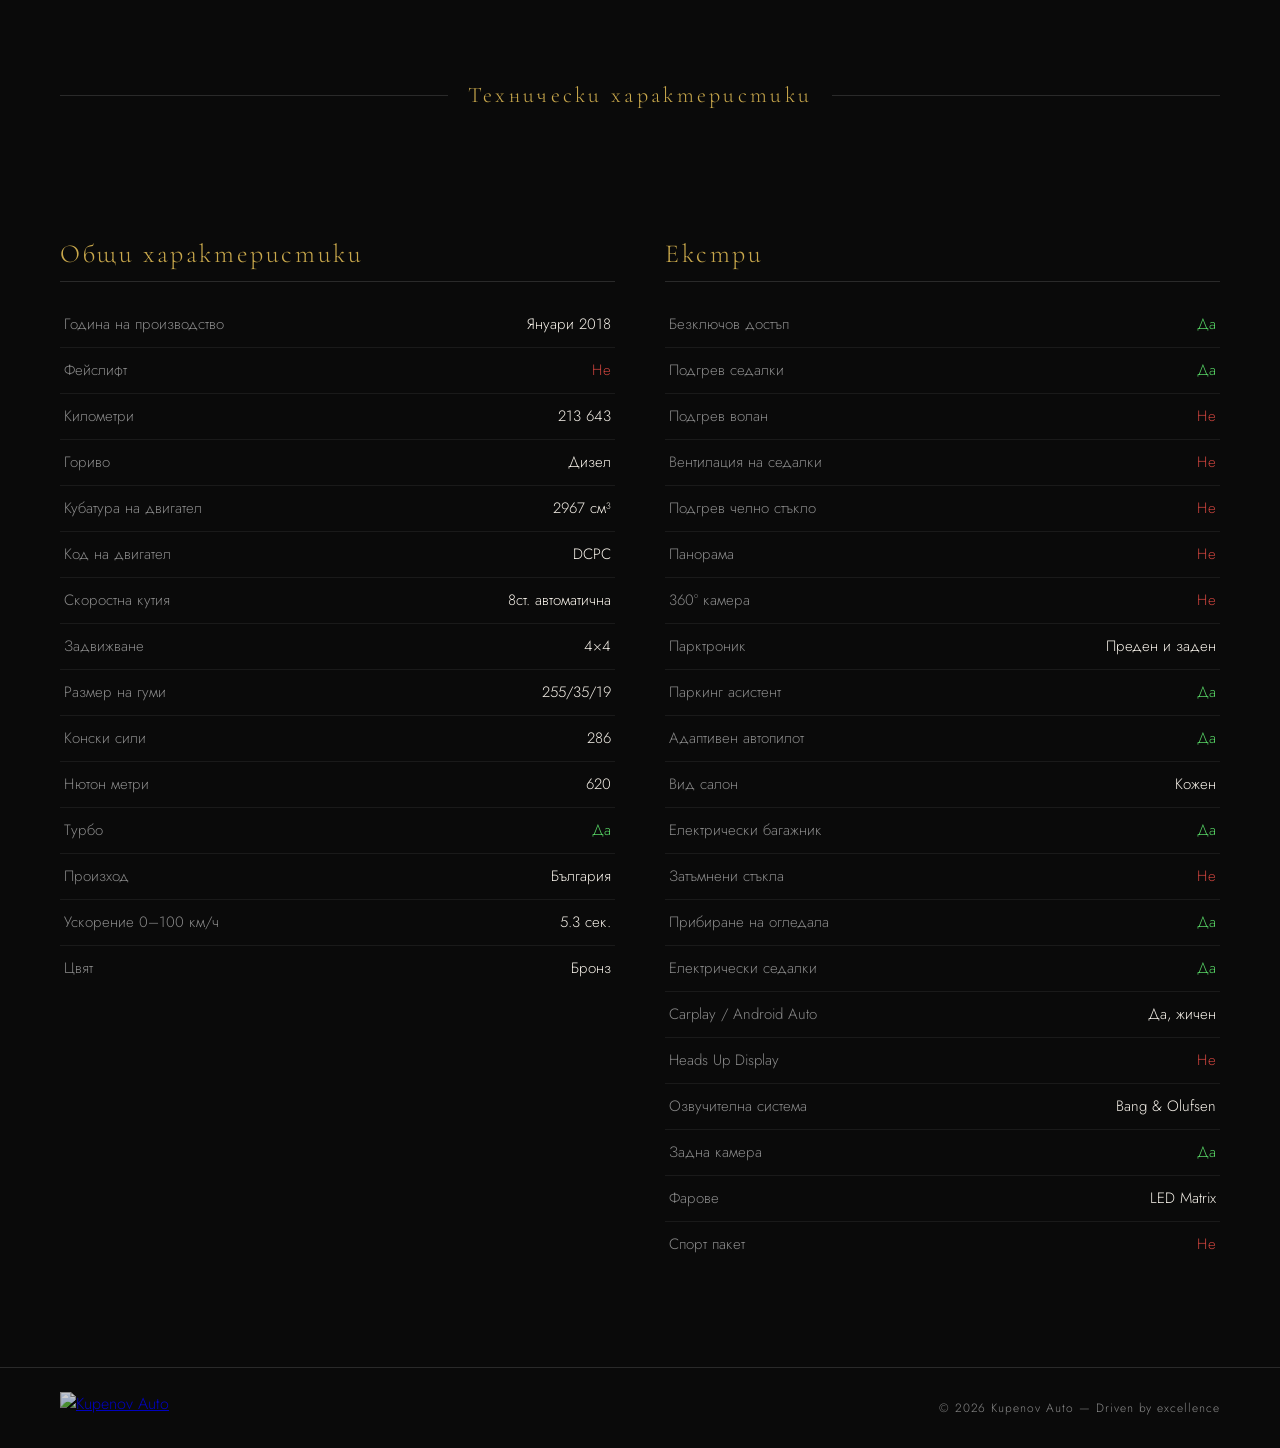
==== commit f170bb3d: "Remove all prices from the site - Car cards and car pages no longer show prices; data-price removed " ====
--- a/audi-a5.html
+++ b/audi-a5.html
@@ -287,7 +287,6 @@
     <div class="car-hero-info">
       <a href="index.html" class="back-link">← Назад към всички автомобили</a>
       <h1>AUDI <span>A5</span></h1>
-      <div class="car-hero-price">25 000 EUR</div>
       <table class="hero-table">
         <tr><td>Модел</td><td class="td-gold">Ауди А5 Sportback</td></tr>
         <tr><td>Година на производство</td><td>Януари 2018</td></tr>
